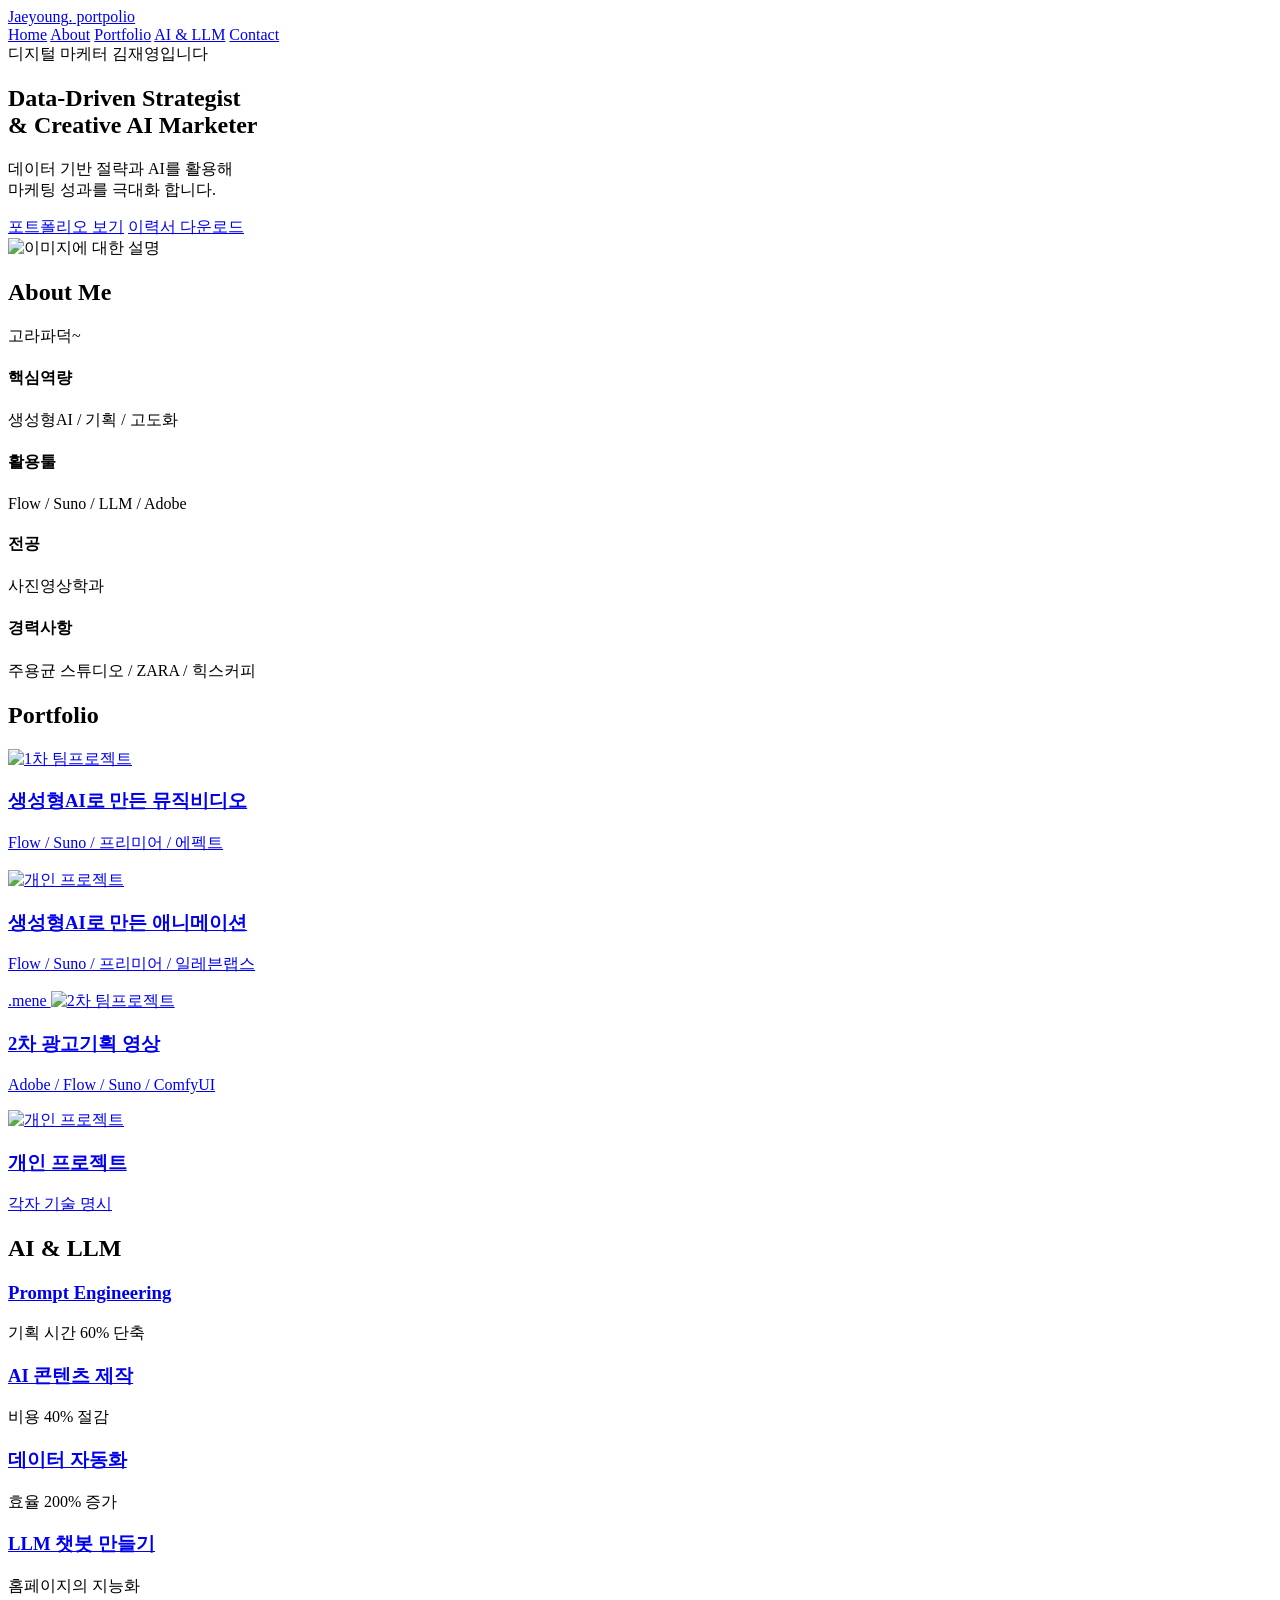
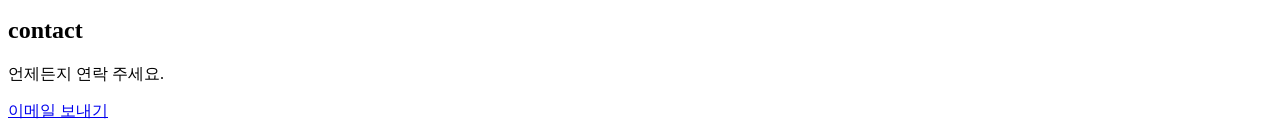
==== index.html @ a9bd66e7 "Add files via upload" ====
<!doctype html>
<html lang="ko">
  <head>
    <meta charset="UTF-8" />
    <meta name="viewport" content="width=device-width, initial-scale=1.0" />
    <title>김재영 홈페이지</title>
    <link rel="stylesheet" href="/CSS/style.css" />
  </head>
  <body>
    <!--Navbar :주석문 -->
    <nav class="navbar">
      <div class="container nav-inner">
        <a href="index.html">
          <div class="logo">
            Jaeyoung<span>.</span>
            portpolio
          </div>
        </a>
        <div class="menu">
          <a href="#home">Home</a>
          <a href="#about">About</a>
          <a href="#portfolio">Portfolio</a>
          <a href="#ai">AI & LLM</a>
          <a href="#contact">Contact</a>
        </div>
      </div>
    </nav>
    <!-- Hero -->
    <section id="ome" class="Hero">
      <div class="container Hero-inner">
        <div class="badge">디지털 마케터 김재영입니다</div>
        <h1>
          Data-Driven <span> Strategist </span><br />
          & Creative <span> AI Marketer </span>
        </h1>
        <p>
          데이터 기반 절략과 AI를 활용해<br />
          마케팅 성과를 극대화 합니다.
        </p>
        <div class="btn-group">
          <a href="#portfolio" class="btn primary">포트폴리오 보기</a>
          <a href="../IMAGE/이력서.pdf" class="btn secondary"
            >이력서 다운로드</a
          >
        </div>
      </div>
    </section>

    <!-- about me -->
    <section id="about" class="container" about>
      <div class="about-grid">
        <img src="../IMAGE/고라파덕.jpg" alt="이미지에 대한 설명" />
        <div>
          <h2 class="about title">About Me</h2>
          <p>고라파덕~</p>
          <div class="card-box">
            <div class="card">
              <h4>핵심역량</h4>
              <p>생성형AI / 기획 / 고도화</p>
            </div>
            <div class="card">
              <h4>활용툴</h4>
              <p>Flow / Suno / LLM / Adobe</p>
            </div>
          </div>
          <div class="card-box">
            <div class="card">
              <h4>전공</h4>
              <p>사진영상학과</p>
            </div>
            <div class="card">
              <h4>경력사항</h4>
              <p>주용균 스튜디오 / ZARA / 힉스커피</p>
            </div>
          </div>
        </div>
      </div>
    </section>

    <!--Portfolio-->
    <section id="portfolio" class="portfolio">
      <div class="container">
        <h2>Portfolio</h2>
        <div class="grid">
          <a href="team1.html">
            <div class="portfolio-card">
              <img src="../IMAGE/팀포트.jpg" alt="1차 팀프로젝트" />
              <div class="card-content">
                <h3>생성형AI로 만든 뮤직비디오</h3>
                <p>Flow / Suno / 프리미어 / 에펙트</p>
              </div>
            </div>
          </a>
          <a href="personal1.html">
            <div class="portfolio-card">
              <img src="../IMAGE/개인포트.jpg" alt="개인 프로젝트" />
              <div class="card-content">
                <h3>생성형AI로 만든 애니메이션</h3>
                <p>Flow / Suno / 프리미어 / 일레븐랩스</p>
              </div>
            </div>
          </a>
          <a href="team2.html">
            <div class="portfolio-card">
              .mene
              <img src="../IMAGE/팀포트.jpg" alt="2차 팀프로젝트" />
              <div class="card-content">
                <h3>2차 광고기획 영상</h3>
                <p>Adobe / Flow / Suno / ComfyUI</p>
              </div>
            </div>
          </a>
          <a href="personal2.html">
            <div class="portfolio-card">
              <img src="../IMAGE/개인포트.jpg" alt="개인 프로젝트" />
              <div class="card-content">
                <h3>개인 프로젝트</h3>
                <p>각자 기술 명시</p>
              </div>
            </div>
          </a>
        </div>
      </div>
    </section>

    <!-- AI -->
    <section id="ai" class="ai">
      <div class="container">
        <h2>AI & LLM</h2>
        <div class="grid">
          <div class="ai-card">
            <a href="#"><h3>Prompt Engineering</h3></a>
            <p>기획 시간 60% 단축</p>
          </div>
          <div class="ai-card">
            <a href="#"><h3>AI 콘텐츠 제작</h3></a>
            <p>비용 40% 절감</p>
          </div>
          <div class="ai-card">
            <a href="#"><h3>데이터 자동화</h3></a>
            <p>효율 200% 증가</p>
          </div>
          <div class="ai-card">
            <a href="#"><h3>LLM 챗봇 만들기</h3></a>
            <p>홈페이지의 지능화</p>
          </div>
        </div>
      </div>
    </section>

    <!--contact-->
    <section id="contact" class="contact">
      <div class="container center contact-aline-center">
        <h2>contact</h2>
        <p>언제든지 연락 주세요.</p>
        <a href="mail to: jae94750@gmail.com" class="btn" primary>
          이메일 보내기</a
        >
      </div>
    </section>
  </body>
</html>
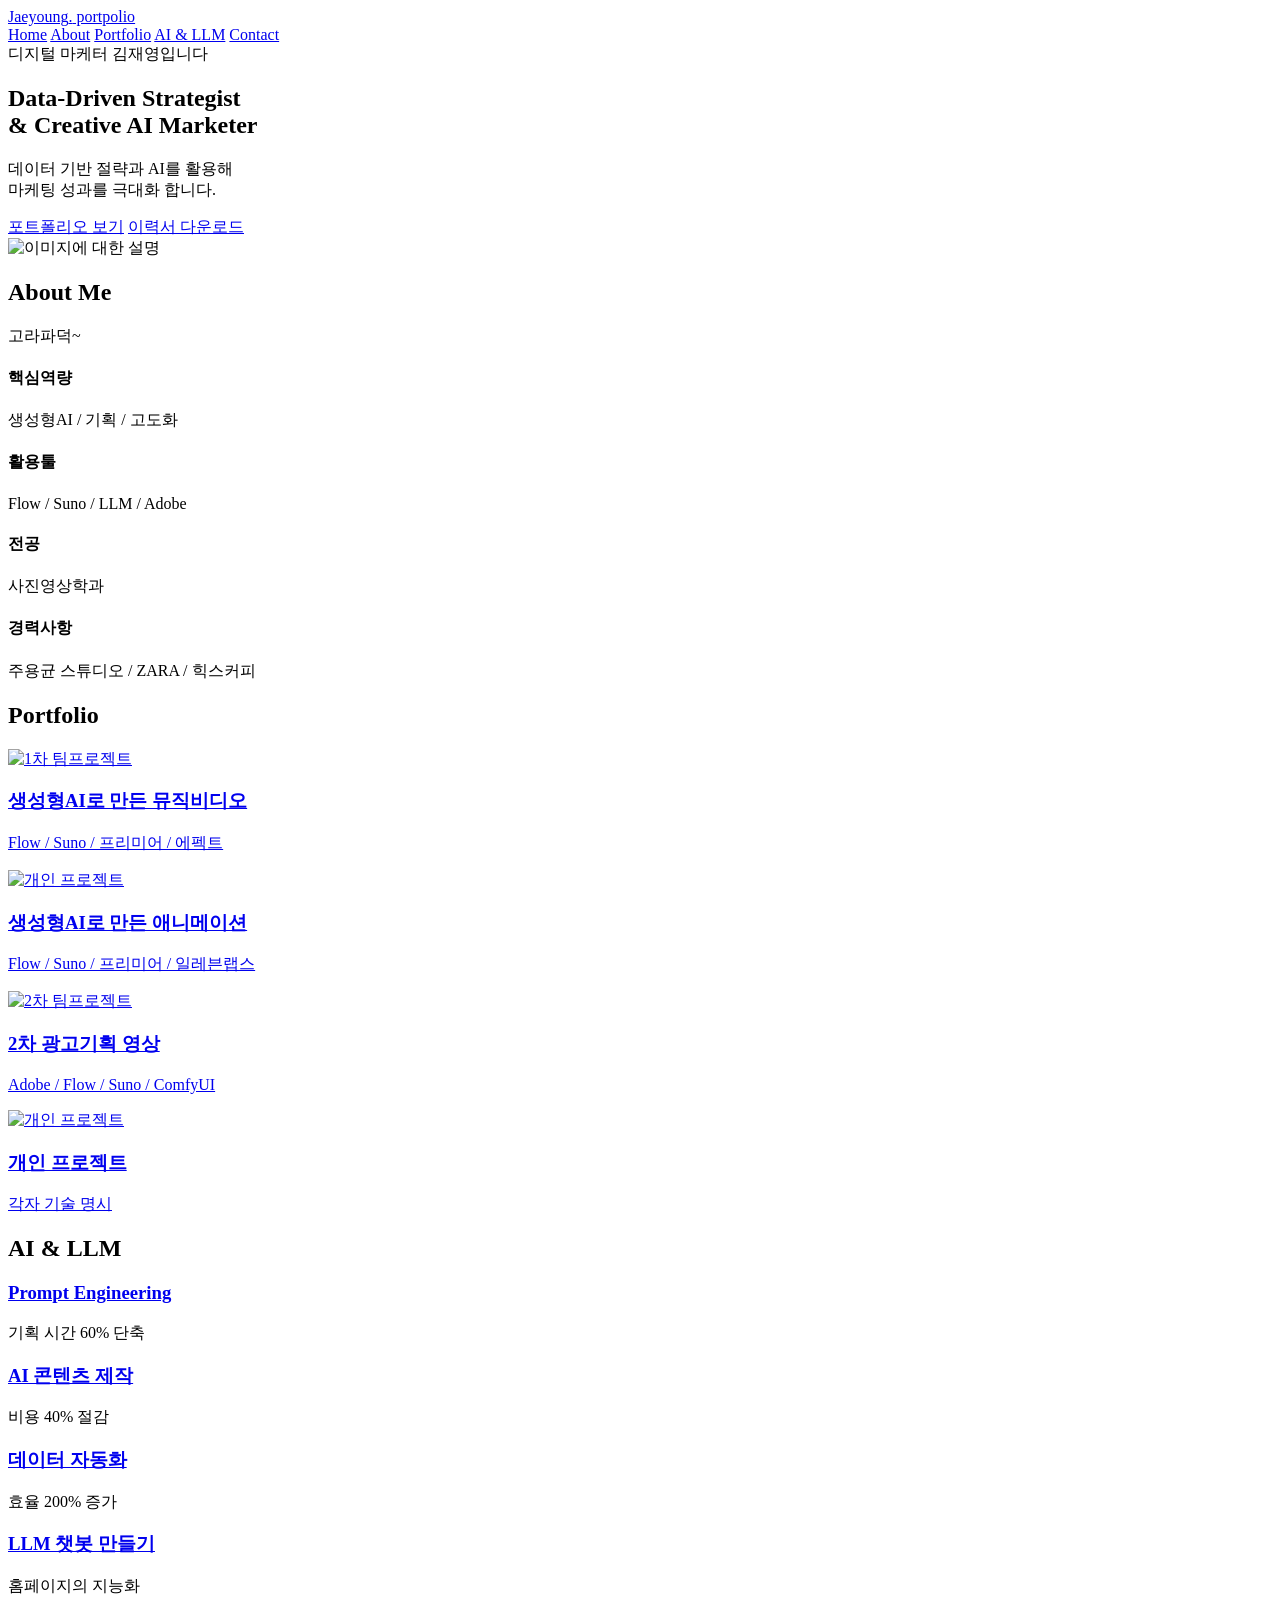
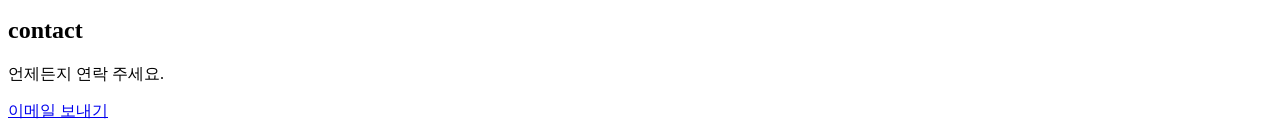
==== commit 3b36ac6e: "Add files via upload" ====
--- a/index.html
+++ b/index.html
@@ -4,7 +4,7 @@
     <meta charset="UTF-8" />
     <meta name="viewport" content="width=device-width, initial-scale=1.0" />
     <title>김재영 홈페이지</title>
-    <link rel="stylesheet" href="/CSS/style.css" />
+    <link rel="stylesheet" href="CSS/style.css" />
   </head>
   <body>
     <!--Navbar :주석문 -->
@@ -26,7 +26,7 @@
       </div>
     </nav>
     <!-- Hero -->
-    <section id="ome" class="Hero">
+    <section id="home" class="Hero">
       <div class="container Hero-inner">
         <div class="badge">디지털 마케터 김재영입니다</div>
         <h1>
@@ -39,17 +39,15 @@
         </p>
         <div class="btn-group">
           <a href="#portfolio" class="btn primary">포트폴리오 보기</a>
-          <a href="../IMAGE/이력서.pdf" class="btn secondary"
-            >이력서 다운로드</a
-          >
+          <a href="IMAGE/이력서.pdf" class="btn secondary">이력서 다운로드</a>
         </div>
       </div>
     </section>
 
     <!-- about me -->
-    <section id="about" class="container" about>
+    <section id="about" class="container">
       <div class="about-grid">
-        <img src="../IMAGE/고라파덕.jpg" alt="이미지에 대한 설명" />
+        <img src="IMAGE/고라파덕.jpg" alt="이미지에 대한 설명" />
         <div>
           <h2 class="about title">About Me</h2>
           <p>고라파덕~</p>
@@ -84,7 +82,7 @@
         <div class="grid">
           <a href="team1.html">
             <div class="portfolio-card">
-              <img src="../IMAGE/팀포트.jpg" alt="1차 팀프로젝트" />
+              <img src="IMAGE/팀포트.jpg" alt="1차 팀프로젝트" />
               <div class="card-content">
                 <h3>생성형AI로 만든 뮤직비디오</h3>
                 <p>Flow / Suno / 프리미어 / 에펙트</p>
@@ -93,7 +91,7 @@
           </a>
           <a href="personal1.html">
             <div class="portfolio-card">
-              <img src="../IMAGE/개인포트.jpg" alt="개인 프로젝트" />
+              <img src="IMAGE/개인포트.jpg" alt="개인 프로젝트" />
               <div class="card-content">
                 <h3>생성형AI로 만든 애니메이션</h3>
                 <p>Flow / Suno / 프리미어 / 일레븐랩스</p>
@@ -102,8 +100,7 @@
           </a>
           <a href="team2.html">
             <div class="portfolio-card">
-              .mene
-              <img src="../IMAGE/팀포트.jpg" alt="2차 팀프로젝트" />
+              <img src="IMAGE/팀포트.jpg" alt="2차 팀프로젝트" />
               <div class="card-content">
                 <h3>2차 광고기획 영상</h3>
                 <p>Adobe / Flow / Suno / ComfyUI</p>
@@ -112,7 +109,7 @@
           </a>
           <a href="personal2.html">
             <div class="portfolio-card">
-              <img src="../IMAGE/개인포트.jpg" alt="개인 프로젝트" />
+              <img src="IMAGE/개인포트.jpg" alt="개인 프로젝트" />
               <div class="card-content">
                 <h3>개인 프로젝트</h3>
                 <p>각자 기술 명시</p>
@@ -153,7 +150,7 @@
       <div class="container center contact-aline-center">
         <h2>contact</h2>
         <p>언제든지 연락 주세요.</p>
-        <a href="mail to: jae94750@gmail.com" class="btn" primary>
+        <a href=" mailto: jae94750@gmail.com" class="btn primary">
           이메일 보내기</a
         >
       </div>
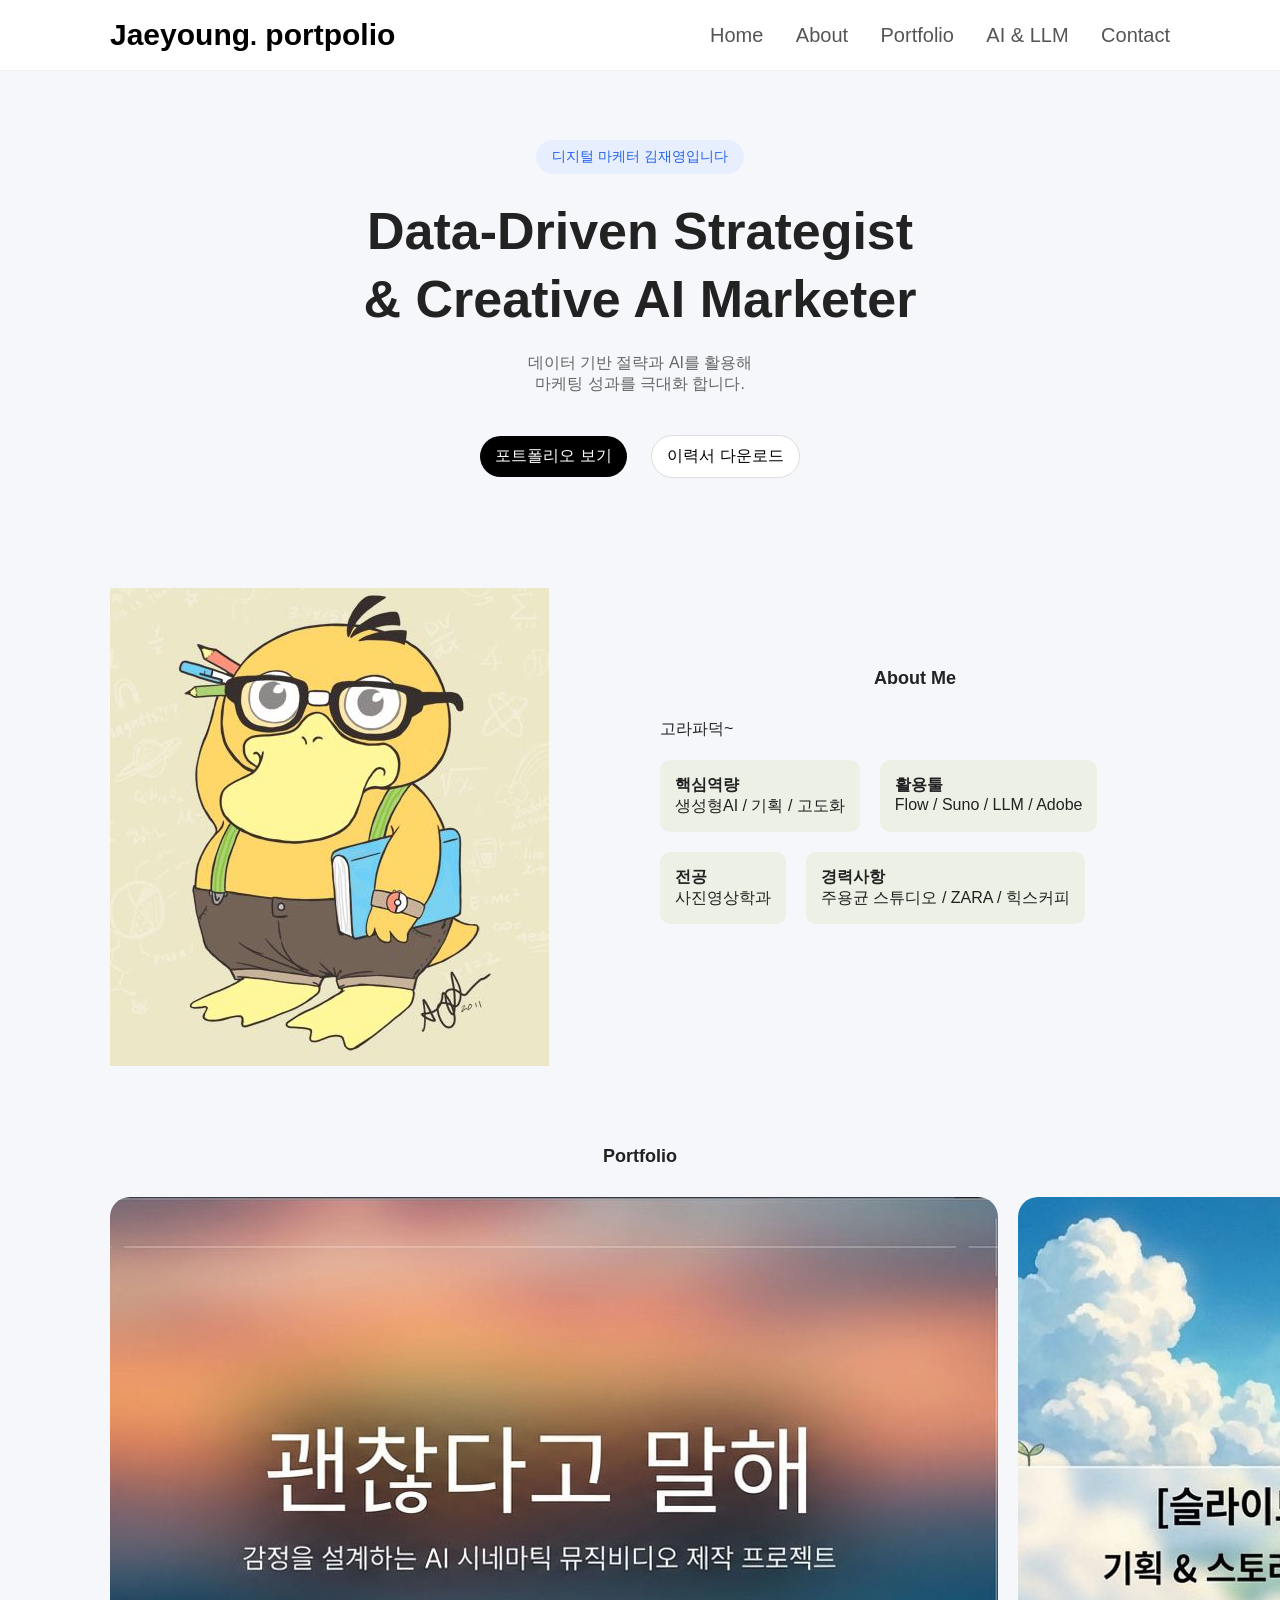
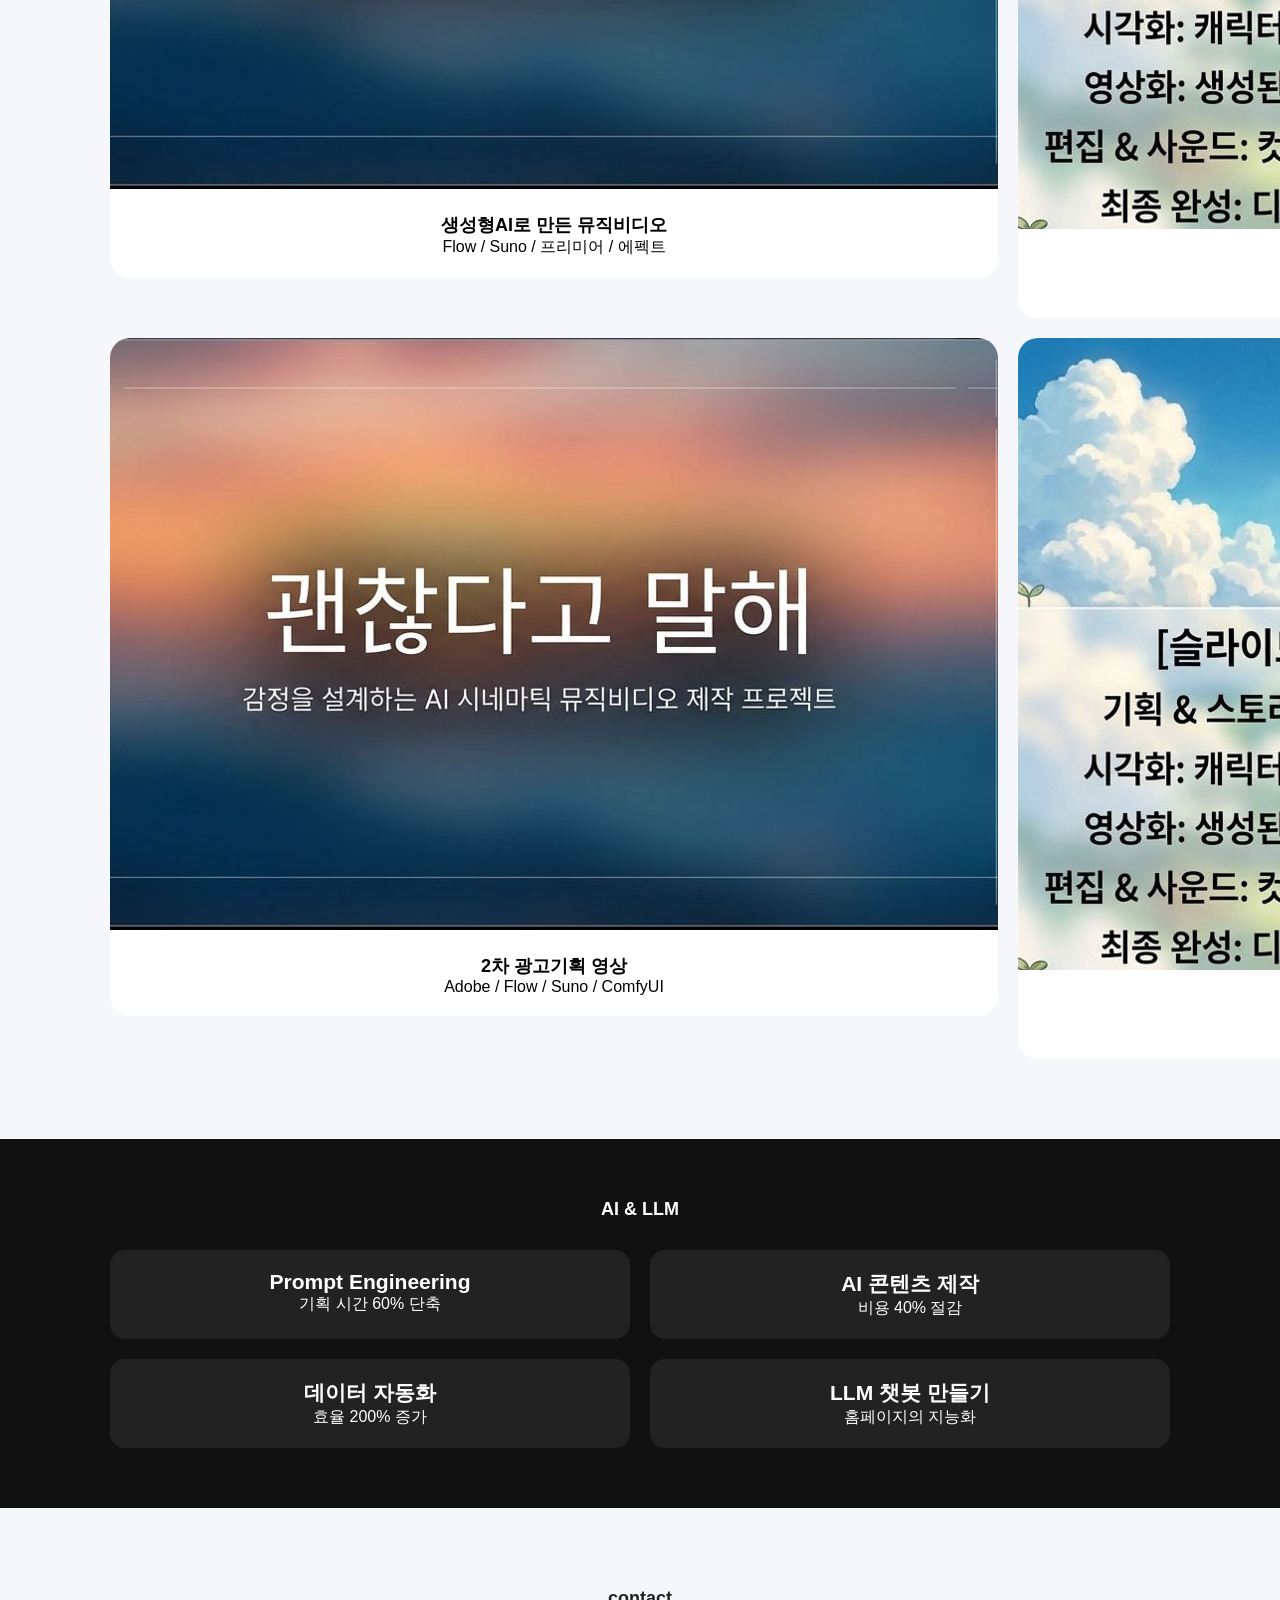
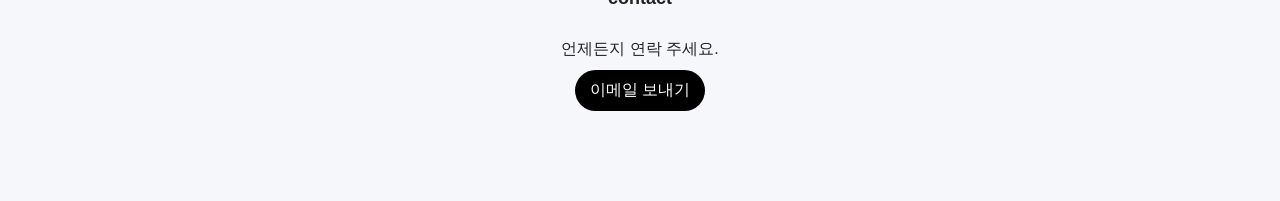
==== commit ad7209db: "Add files via upload" ====
--- a/index.html
+++ b/index.html
@@ -150,7 +150,7 @@
       <div class="container center contact-aline-center">
         <h2>contact</h2>
         <p>언제든지 연락 주세요.</p>
-        <a href=" mailto: jae94750@gmail.com" class="btn primary">
+        <a href=" mailto:jae94750@gmail.com" class="btn primary">
           이메일 보내기</a
         >
       </div>
--- a/CSS/style.css
+++ b/CSS/style.css
@@ -0,0 +1,229 @@
+* {
+  margin: 0;
+  padding: 0;
+  box-sizing: border-box;
+  font-family: "Pretendard", sans-serif;
+}
+body {
+  background: #f5f7fb;
+  color: #222;
+}
+
+.navbar {
+  position: fixed;
+  width: 100%;
+  top: 0;
+  background: white;
+  padding: 1.125rem 0;
+  border-bottom: 0.0625rem solid #eee;
+}
+
+.container {
+  max-width: 68.75rem;
+  margin: auto;
+  padding: 0 1.25rem;
+}
+
+.nav-inner {
+  display: flex;
+  justify-content: space-between;
+  align-items: center;
+}
+
+.logo {
+  font-weight: 700;
+  font-size: 30px;
+  color: #000000;
+}
+
+.logo span {
+  font-size: 25px;
+  color: #000000;
+  text-decoration: none;
+}
+
+.navbar a {
+  text-decoration: none;
+}
+
+.menu a {
+  margin-left: 1.75rem;
+  text-decoration: none;
+  color: #555;
+  font-size: 20px;
+  transition: 0.2s;
+}
+
+.menu a:hover {
+  color: #2563eb;
+}
+
+.Hero {
+  padding-top: 8.75rem;
+  padding-bottom: 6.25rem;
+  text-align: center;
+}
+
+.Hero-inner {
+  max-width: 50rem;
+}
+.badge {
+  display: inline-block;
+  background: #e7efff;
+  color: #2563eb;
+  padding: 0.5rem 1rem;
+  border-radius: 62.4375rem;
+  font-size: 0.875rem;
+  margin-bottom: 1.5rem;
+}
+
+.Hero h1 {
+  font-size: 3.25rem;
+  font-weight: 50rem;
+  line-height: 1.3;
+  margin-bottom: 1.25rem;
+}
+
+.Hero p {
+  color: #666;
+  font-size: 1rem;
+  margin-bottom: 1.875rem;
+}
+
+.btn {
+  padding: 10px 15px;
+  border-radius: 1.875rem;
+  text-decoration: none;
+  display: inline-block;
+  margin: 0.625rem;
+  color: black;
+  font-size: 16px;
+}
+
+.primary {
+  background: black;
+  color: white;
+}
+
+.secondary {
+  background: white;
+  border: 0.0625rem solid #ddd;
+}
+
+.about {
+  padding: 5rem 0;
+  font-weight: bold;
+}
+
+.about-grid {
+  display: grid;
+  grid-template-columns: 1fr 1fr;
+  gap: 2.5rem;
+  font-weight: 500;
+}
+
+.about img {
+  width: 100%;
+  border-radius: 1.25rem;
+}
+
+.card-box {
+  display: flex;
+  gap: 1.25rem;
+  margin-top: 1.25rem;
+  font-weight: 900;
+}
+
+.card {
+  background: #edf0e5;
+  padding: 0.9375rem;
+  border-radius: 0.625rem;
+  font-weight: 500;
+}
+
+/* Portfolio */
+.portfolio {
+  padding: 5rem 0;
+}
+
+.grid {
+  display: grid;
+  grid-template-columns: 1fr 1fr;
+  gap: 1.25rem;
+}
+
+.portfolio-card {
+  background: white;
+  border-radius: 1.25rem;
+  overflow: hidden;
+  transition: 0.3s;
+  text-align: center;
+}
+
+.portfolio a {
+  text-decoration: none;
+  color: #000000;
+}
+
+transform: translateY(-10px);
+
+.portfolio-card img {
+  width: 100%;
+}
+
+.card-content {
+  padding: 1.25rem;
+}
+
+.card-content h3 {
+  font-size: large;
+}
+
+.card-content p {
+  font-size: medium;
+}
+
+.portfolio h2 {
+  font-size: 20px;
+  font-weight: 800;
+}
+
+/* ai */
+.ai {
+  background: #111;
+  color: white;
+  padding: 3.75rem 0;
+}
+
+.ai-card {
+  background: #222;
+  padding: 1.25rem;
+  border-radius: 0.9375rem;
+  text-align: center;
+}
+
+.container h2 {
+  text-align: center;
+  padding-bottom: 1.875rem;
+  font-size: large;
+  font-weight: 800;
+}
+
+.ai-card a {
+  text-decoration: none;
+  color: #ffffff;
+  font-size: large;
+}
+
+.ai-card p {
+  font-size: medium;
+}
+
+/* contact */
+.contact {
+  padding: 80px 0;
+}
+
+.contact-aline-center {
+  text-align: center;
+}
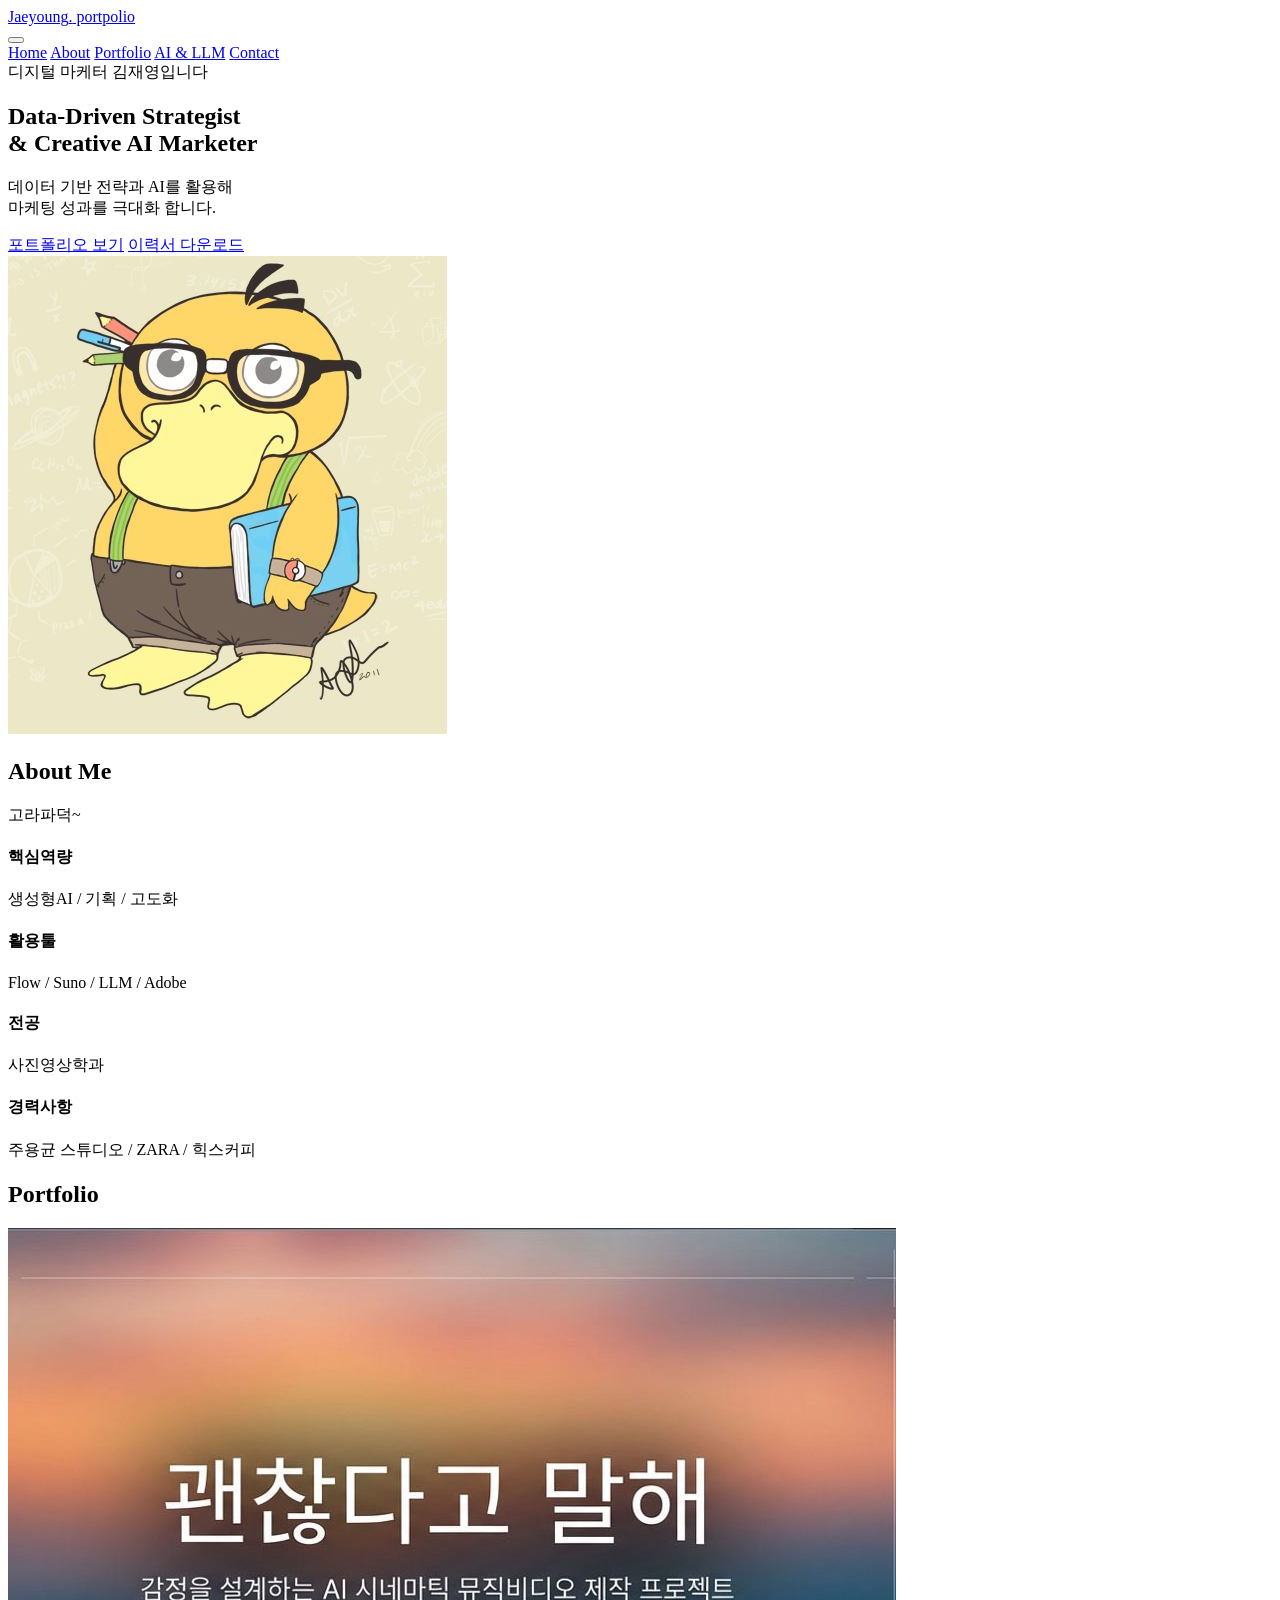
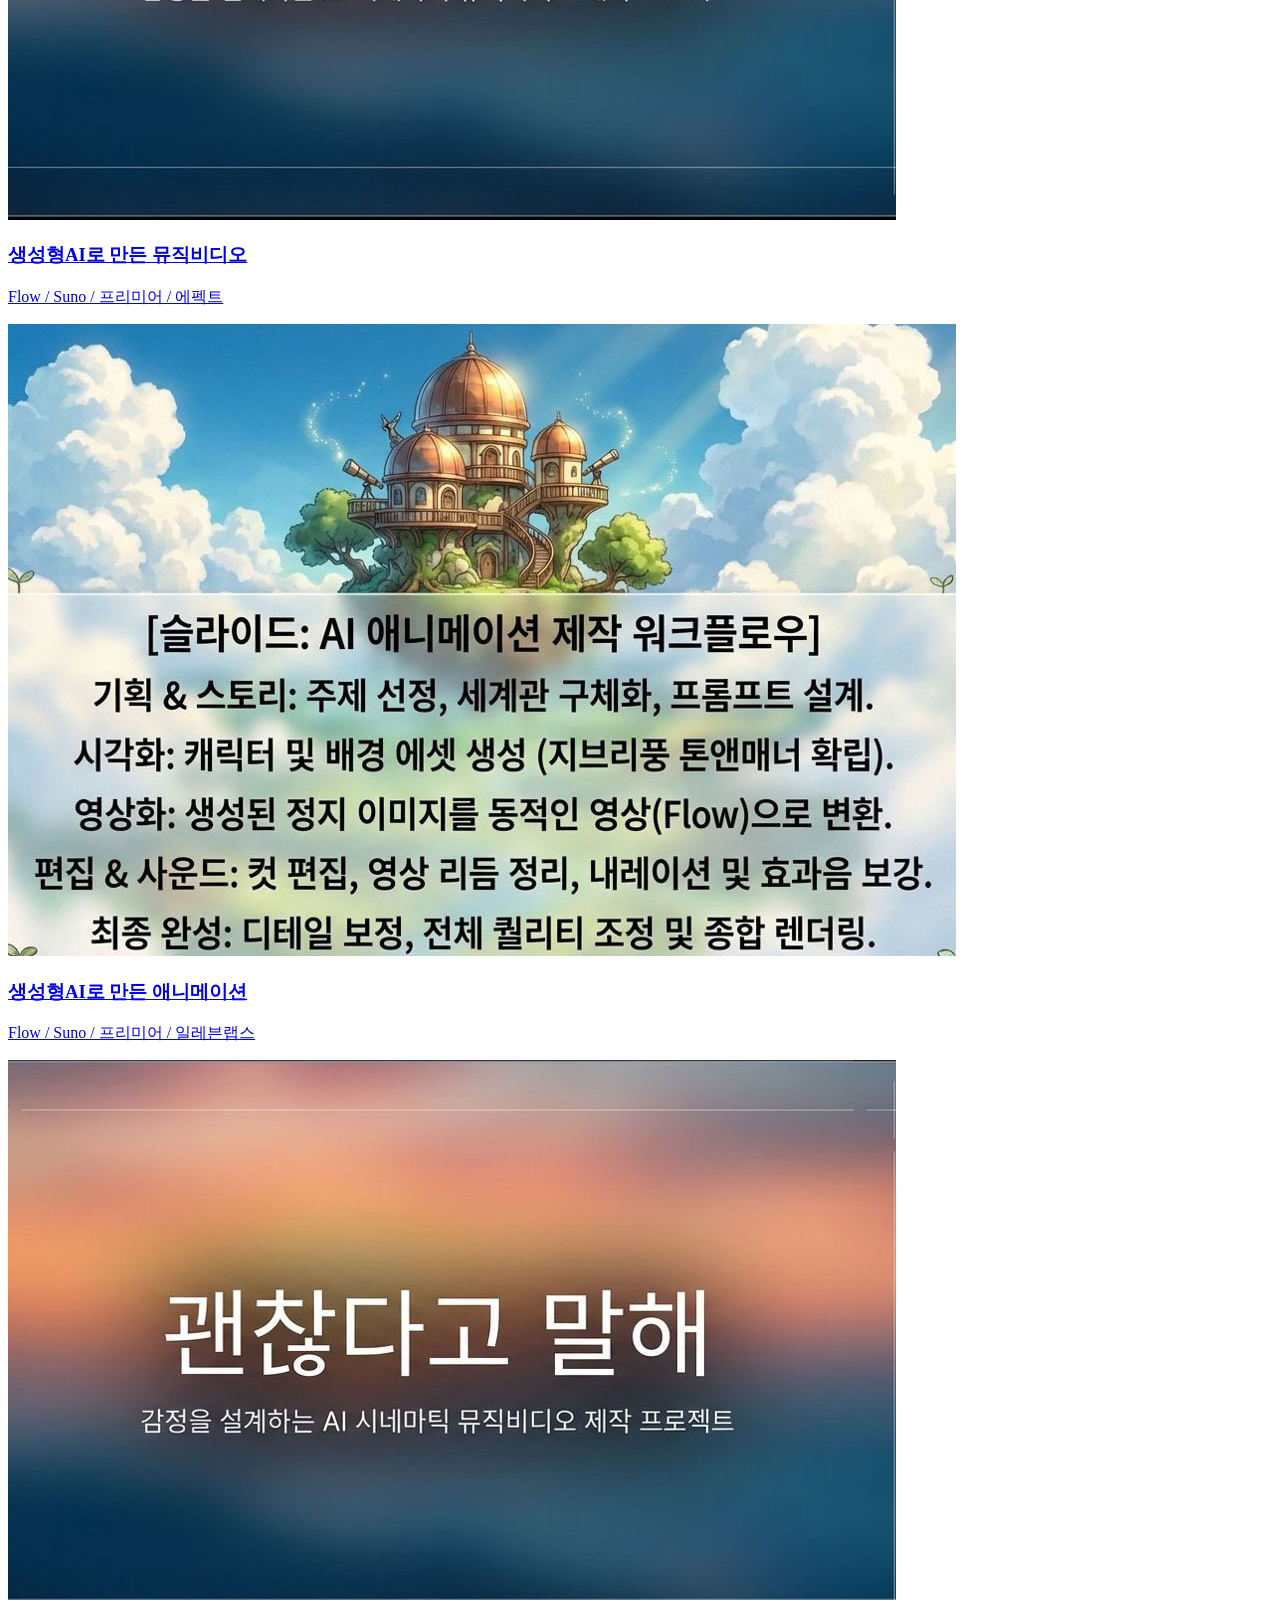
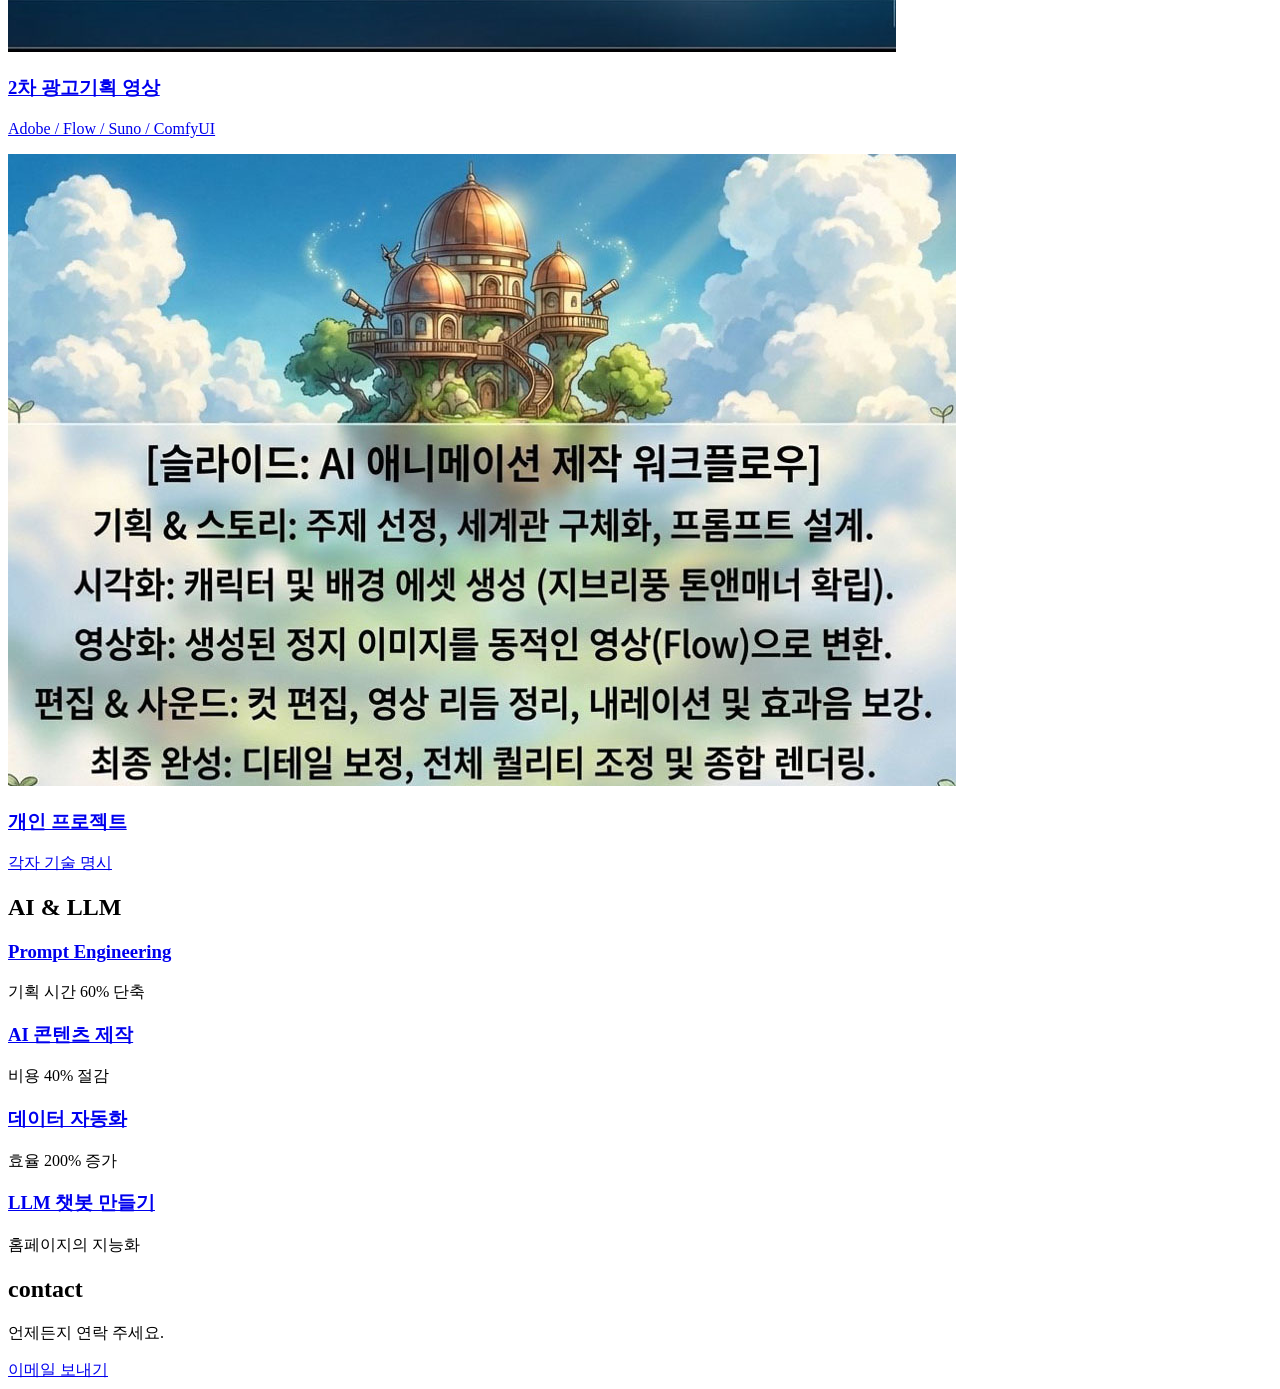
==== commit 45ff60e4: "Add files via upload" ====
--- a/index.html
+++ b/index.html
@@ -1,159 +1,184 @@
-<!doctype html>
-<html lang="ko">
-  <head>
-    <meta charset="UTF-8" />
-    <meta name="viewport" content="width=device-width, initial-scale=1.0" />
-    <title>김재영 홈페이지</title>
-    <link rel="stylesheet" href="CSS/style.css" />
-  </head>
-  <body>
-    <!--Navbar :주석문 -->
-    <nav class="navbar">
-      <div class="container nav-inner">
-        <a href="index.html">
-          <div class="logo">
-            Jaeyoung<span>.</span>
-            portpolio
-          </div>
-        </a>
-        <div class="menu">
-          <a href="#home">Home</a>
-          <a href="#about">About</a>
-          <a href="#portfolio">Portfolio</a>
-          <a href="#ai">AI & LLM</a>
-          <a href="#contact">Contact</a>
-        </div>
-      </div>
-    </nav>
-    <!-- Hero -->
-    <section id="home" class="Hero">
-      <div class="container Hero-inner">
-        <div class="badge">디지털 마케터 김재영입니다</div>
-        <h1>
-          Data-Driven <span> Strategist </span><br />
-          & Creative <span> AI Marketer </span>
-        </h1>
-        <p>
-          데이터 기반 절략과 AI를 활용해<br />
-          마케팅 성과를 극대화 합니다.
-        </p>
-        <div class="btn-group">
-          <a href="#portfolio" class="btn primary">포트폴리오 보기</a>
-          <a href="IMAGE/이력서.pdf" class="btn secondary">이력서 다운로드</a>
-        </div>
-      </div>
-    </section>
-
-    <!-- about me -->
-    <section id="about" class="container">
-      <div class="about-grid">
-        <img src="IMAGE/고라파덕.jpg" alt="이미지에 대한 설명" />
-        <div>
-          <h2 class="about title">About Me</h2>
-          <p>고라파덕~</p>
-          <div class="card-box">
-            <div class="card">
-              <h4>핵심역량</h4>
-              <p>생성형AI / 기획 / 고도화</p>
-            </div>
-            <div class="card">
-              <h4>활용툴</h4>
-              <p>Flow / Suno / LLM / Adobe</p>
-            </div>
-          </div>
-          <div class="card-box">
-            <div class="card">
-              <h4>전공</h4>
-              <p>사진영상학과</p>
-            </div>
-            <div class="card">
-              <h4>경력사항</h4>
-              <p>주용균 스튜디오 / ZARA / 힉스커피</p>
-            </div>
-          </div>
-        </div>
-      </div>
-    </section>
-
-    <!--Portfolio-->
-    <section id="portfolio" class="portfolio">
-      <div class="container">
-        <h2>Portfolio</h2>
-        <div class="grid">
-          <a href="team1.html">
-            <div class="portfolio-card">
-              <img src="IMAGE/팀포트.jpg" alt="1차 팀프로젝트" />
-              <div class="card-content">
-                <h3>생성형AI로 만든 뮤직비디오</h3>
-                <p>Flow / Suno / 프리미어 / 에펙트</p>
-              </div>
-            </div>
-          </a>
-          <a href="personal1.html">
-            <div class="portfolio-card">
-              <img src="IMAGE/개인포트.jpg" alt="개인 프로젝트" />
-              <div class="card-content">
-                <h3>생성형AI로 만든 애니메이션</h3>
-                <p>Flow / Suno / 프리미어 / 일레븐랩스</p>
-              </div>
-            </div>
-          </a>
-          <a href="team2.html">
-            <div class="portfolio-card">
-              <img src="IMAGE/팀포트.jpg" alt="2차 팀프로젝트" />
-              <div class="card-content">
-                <h3>2차 광고기획 영상</h3>
-                <p>Adobe / Flow / Suno / ComfyUI</p>
-              </div>
-            </div>
-          </a>
-          <a href="personal2.html">
-            <div class="portfolio-card">
-              <img src="IMAGE/개인포트.jpg" alt="개인 프로젝트" />
-              <div class="card-content">
-                <h3>개인 프로젝트</h3>
-                <p>각자 기술 명시</p>
-              </div>
-            </div>
-          </a>
-        </div>
-      </div>
-    </section>
-
-    <!-- AI -->
-    <section id="ai" class="ai">
-      <div class="container">
-        <h2>AI & LLM</h2>
-        <div class="grid">
-          <div class="ai-card">
-            <a href="#"><h3>Prompt Engineering</h3></a>
-            <p>기획 시간 60% 단축</p>
-          </div>
-          <div class="ai-card">
-            <a href="#"><h3>AI 콘텐츠 제작</h3></a>
-            <p>비용 40% 절감</p>
-          </div>
-          <div class="ai-card">
-            <a href="#"><h3>데이터 자동화</h3></a>
-            <p>효율 200% 증가</p>
-          </div>
-          <div class="ai-card">
-            <a href="#"><h3>LLM 챗봇 만들기</h3></a>
-            <p>홈페이지의 지능화</p>
-          </div>
-        </div>
-      </div>
-    </section>
-
-    <!--contact-->
-    <section id="contact" class="contact">
-      <div class="container center contact-aline-center">
-        <h2>contact</h2>
-        <p>언제든지 연락 주세요.</p>
-        <a href=" mailto:jae94750@gmail.com" class="btn primary">
-          이메일 보내기</a
-        >
-      </div>
-    </section>
-  </body>
-</html>
+<!doctype html>
+<html lang="ko">
+  <head>
+    <meta charset="UTF-8" />
+    <meta name="viewport" content="width=device-width, initial-scale=1.0" />
+    <title>김재영 홈페이지</title>
+    <link rel="stylesheet" href="CSS/style.css" />
+  </head>
+  <body>
+    <!--Navbar-->
+    <nav class="navbar">
+      <div class="container nav-inner">
+        <a href="index.html">
+          <div class="logo">
+            Jaeyoung<span>.</span>
+            portpolio
+          </div>
+        </a>
+        <!-- 햄버거 버튼 -->
+        <button class="hamburger" id="hamburger" aria-label="메뉴 열기">
+          <span></span>
+          <span></span>
+          <span></span>
+        </button>
+        <div class="menu" id="menu">
+          <a href="#home">Home</a>
+          <a href="#about">About</a>
+          <a href="#portfolio">Portfolio</a>
+          <a href="#ai">AI & LLM</a>
+          <a href="#contact">Contact</a>
+        </div>
+      </div>
+    </nav>
+
+    <!-- Hero -->
+    <section id="home" class="Hero">
+      <div class="container Hero-inner">
+        <div class="badge">디지털 마케터 김재영입니다</div>
+        <h1>
+          Data-Driven <span> Strategist </span><br />
+          & Creative <span> AI Marketer </span>
+        </h1>
+        <p>
+          데이터 기반 전략과 AI를 활용해<br />
+          마케팅 성과를 극대화 합니다.
+        </p>
+        <div class="btn-group">
+          <a href="#portfolio" class="btn primary">포트폴리오 보기</a>
+          <a href="IMAGE/이력서.pdf" class="btn secondary">이력서 다운로드</a>
+        </div>
+      </div>
+    </section>
+
+    <!-- About Me -->
+    <section id="about" class="container">
+      <div class="about-grid">
+        <img src="IMAGE/고라파덕.jpg" alt="이미지에 대한 설명" />
+        <div>
+          <h2 class="about title">About Me</h2>
+          <p>고라파덕~</p>
+          <div class="card-box">
+            <div class="card">
+              <h4>핵심역량</h4>
+              <p>생성형AI / 기획 / 고도화</p>
+            </div>
+            <div class="card">
+              <h4>활용툴</h4>
+              <p>Flow / Suno / LLM / Adobe</p>
+            </div>
+          </div>
+          <div class="card-box">
+            <div class="card">
+              <h4>전공</h4>
+              <p>사진영상학과</p>
+            </div>
+            <div class="card">
+              <h4>경력사항</h4>
+              <p>주용균 스튜디오 / ZARA / 힉스커피</p>
+            </div>
+          </div>
+        </div>
+      </div>
+    </section>
+
+    <!--Portfolio-->
+    <section id="portfolio" class="portfolio">
+      <div class="container">
+        <h2>Portfolio</h2>
+        <div class="grid">
+          <a href="team1.html">
+            <div class="portfolio-card">
+              <img src="IMAGE/팀포트.jpg" alt="1차 팀프로젝트" />
+              <div class="card-content">
+                <h3>생성형AI로 만든 뮤직비디오</h3>
+                <p>Flow / Suno / 프리미어 / 에펙트</p>
+              </div>
+            </div>
+          </a>
+          <a href="personal1.html">
+            <div class="portfolio-card">
+              <img src="IMAGE/개인포트.jpg" alt="개인 프로젝트" />
+              <div class="card-content">
+                <h3>생성형AI로 만든 애니메이션</h3>
+                <p>Flow / Suno / 프리미어 / 일레븐랩스</p>
+              </div>
+            </div>
+          </a>
+          <a href="team2.html">
+            <div class="portfolio-card">
+              <img src="IMAGE/팀포트.jpg" alt="2차 팀프로젝트" />
+              <div class="card-content">
+                <h3>2차 광고기획 영상</h3>
+                <p>Adobe / Flow / Suno / ComfyUI</p>
+              </div>
+            </div>
+          </a>
+          <a href="personal2.html">
+            <div class="portfolio-card">
+              <img src="IMAGE/개인포트.jpg" alt="개인 프로젝트" />
+              <div class="card-content">
+                <h3>개인 프로젝트</h3>
+                <p>각자 기술 명시</p>
+              </div>
+            </div>
+          </a>
+        </div>
+      </div>
+    </section>
+
+    <!-- AI -->
+    <section id="ai" class="ai">
+      <div class="container">
+        <h2>AI & LLM</h2>
+        <div class="grid">
+          <div class="ai-card">
+            <a href="#"><h3>Prompt Engineering</h3></a>
+            <p>기획 시간 60% 단축</p>
+          </div>
+          <div class="ai-card">
+            <a href="#"><h3>AI 콘텐츠 제작</h3></a>
+            <p>비용 40% 절감</p>
+          </div>
+          <div class="ai-card">
+            <a href="#"><h3>데이터 자동화</h3></a>
+            <p>효율 200% 증가</p>
+          </div>
+          <div class="ai-card">
+            <a href="#"><h3>LLM 챗봇 만들기</h3></a>
+            <p>홈페이지의 지능화</p>
+          </div>
+        </div>
+      </div>
+    </section>
+
+    <!--Contact-->
+    <section id="contact" class="contact">
+      <div class="container center contact-aline-center">
+        <h2>contact</h2>
+        <p>언제든지 연락 주세요.</p>
+        <a href="mailto:jae94750@gmail.com" class="btn primary">
+          이메일 보내기</a
+        >
+      </div>
+    </section>
+
+    <script>
+      const hamburger = document.getElementById("hamburger");
+      const menu = document.getElementById("menu");
+
+      hamburger.addEventListener("click", () => {
+        menu.classList.toggle("open");
+        hamburger.classList.toggle("active");
+      });
+
+      // 메뉴 링크 클릭 시 자동 닫기
+      document.querySelectorAll(".menu a").forEach((link) => {
+        link.addEventListener("click", () => {
+          menu.classList.remove("open");
+          hamburger.classList.remove("active");
+        });
+      });
+    </script>
+  </body>
+</html>
